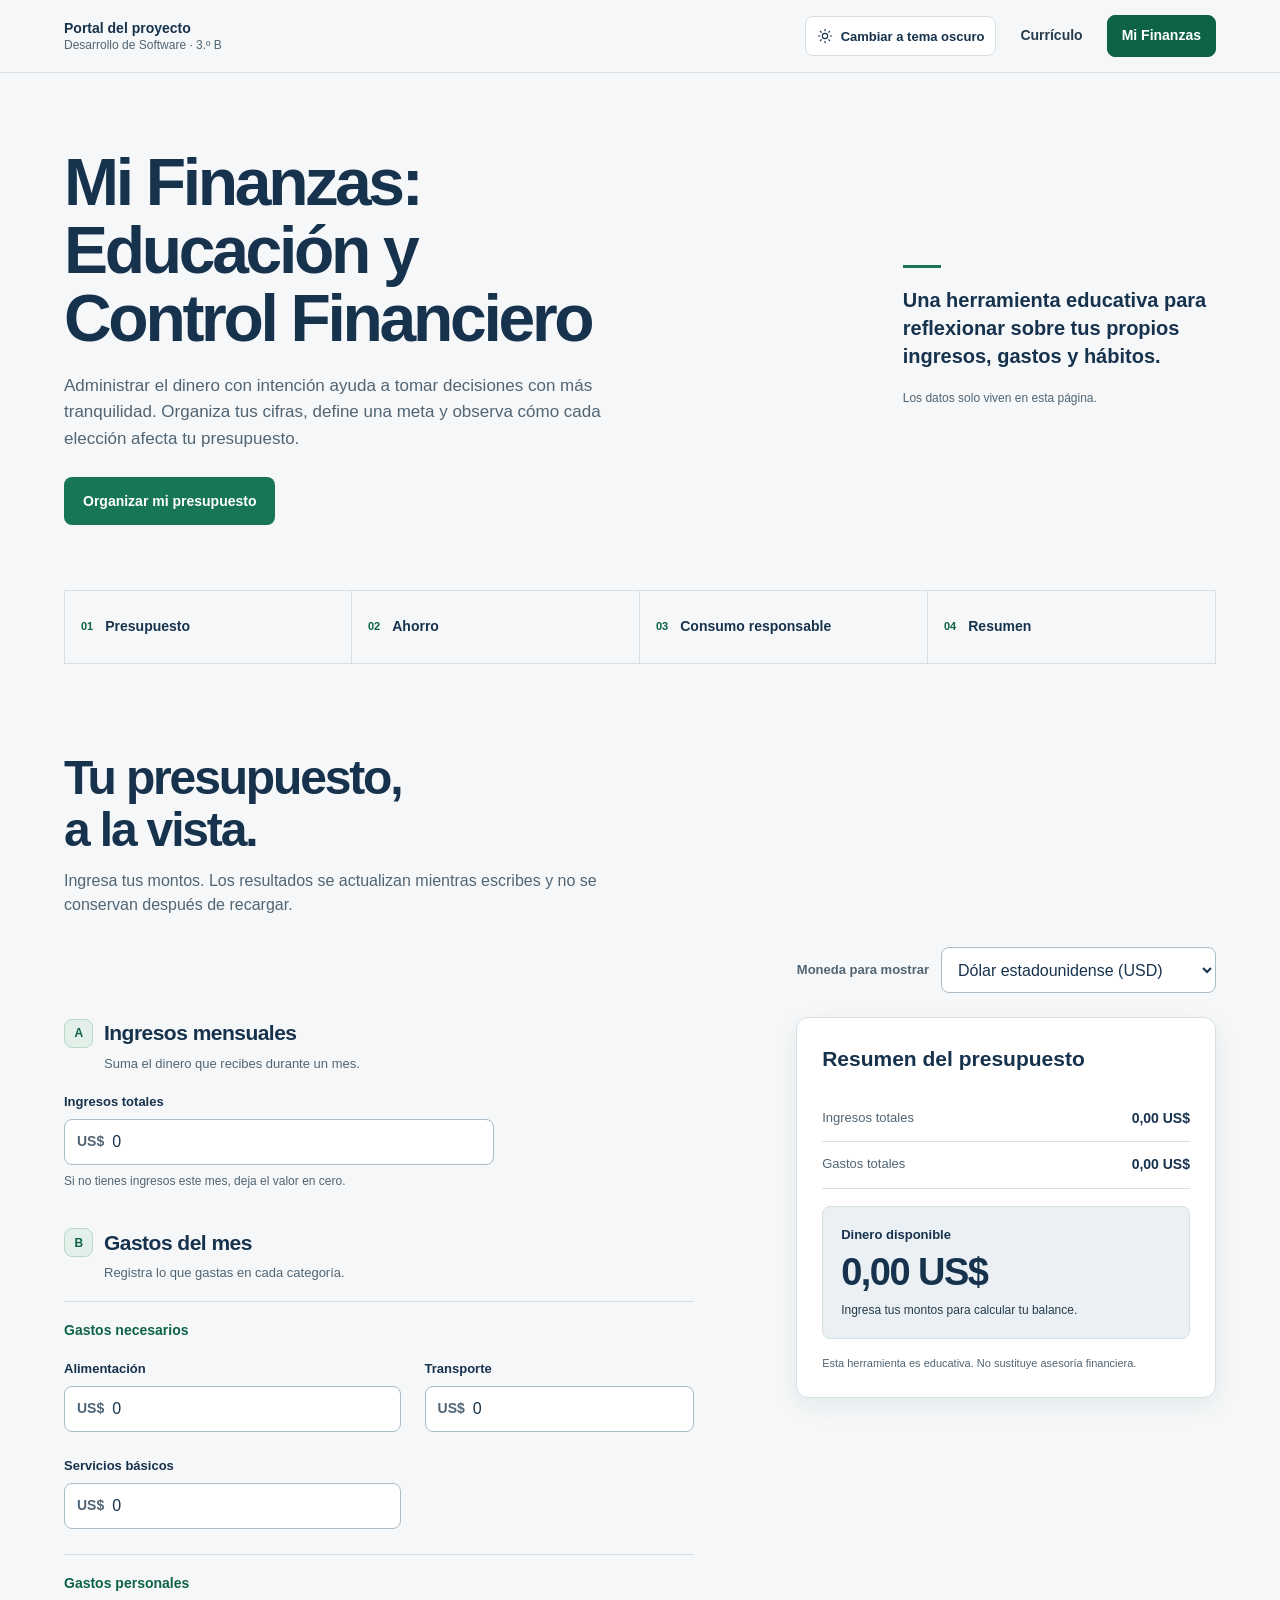
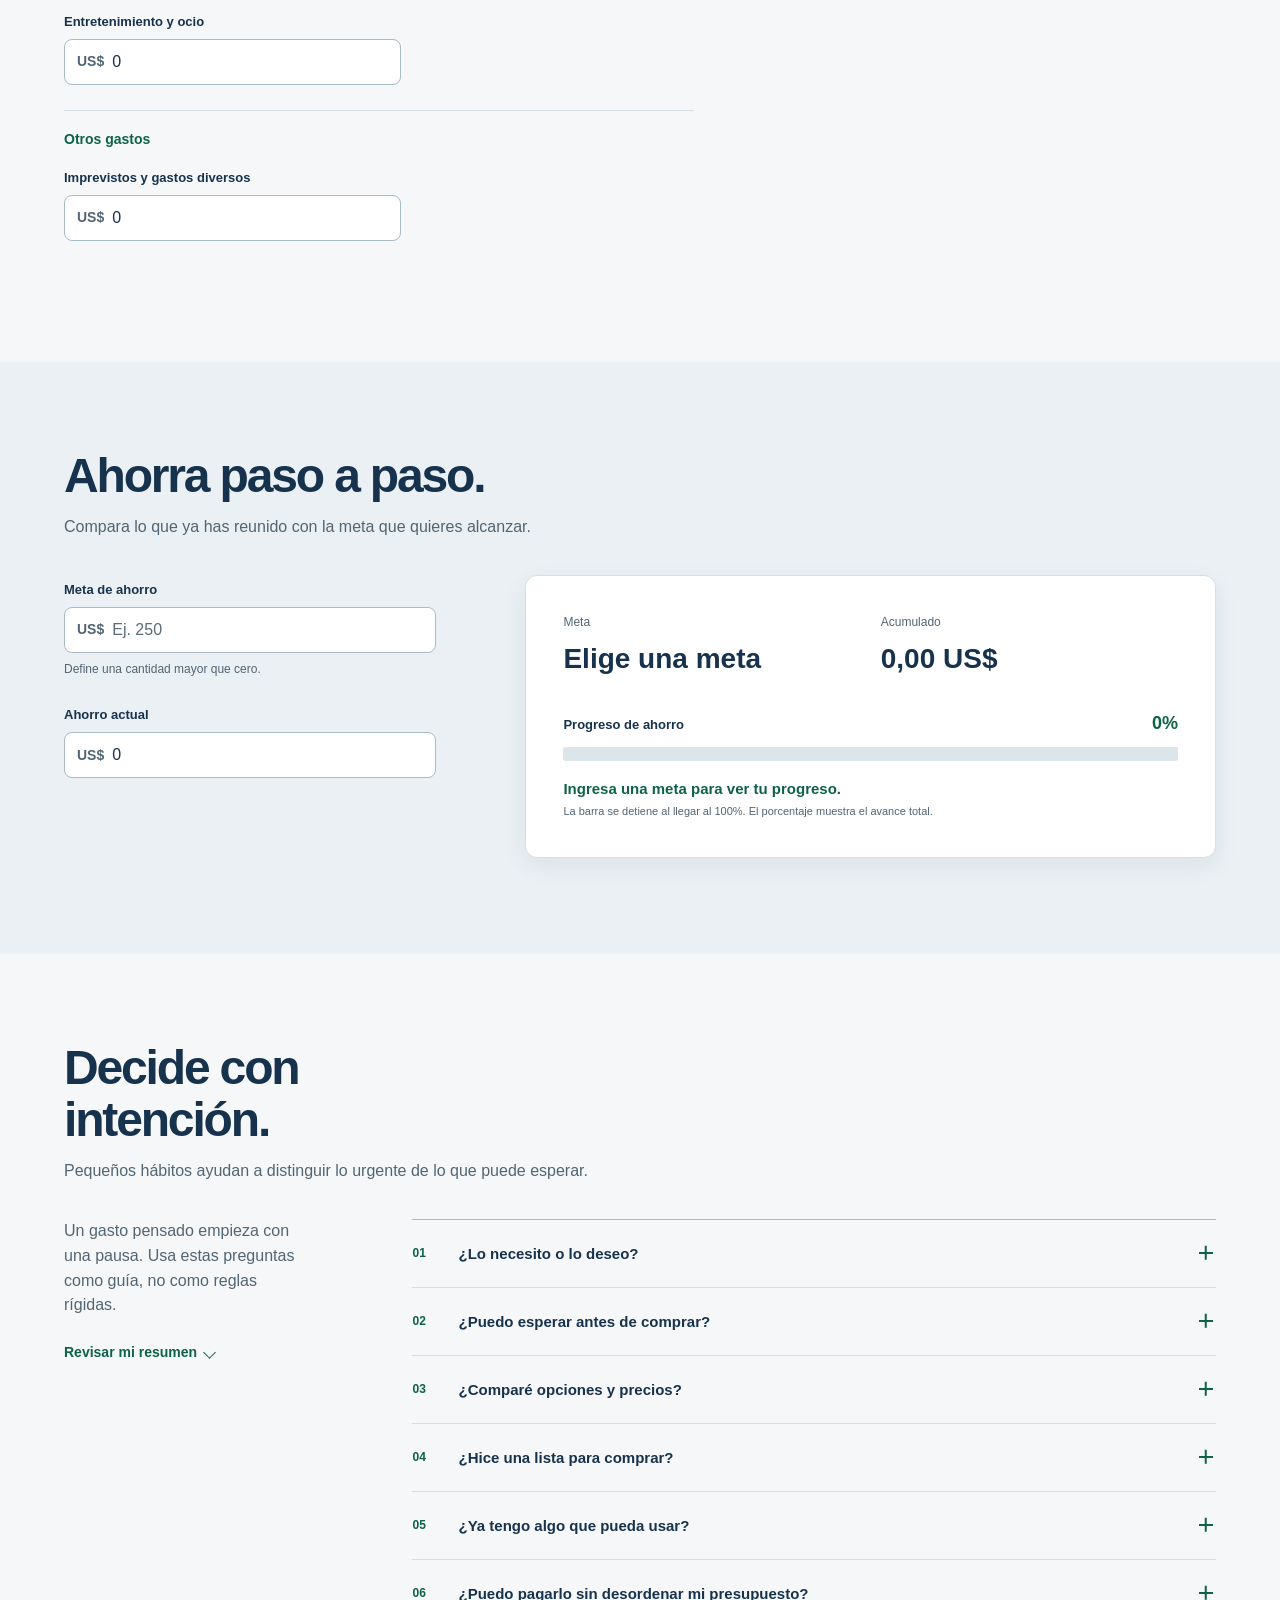
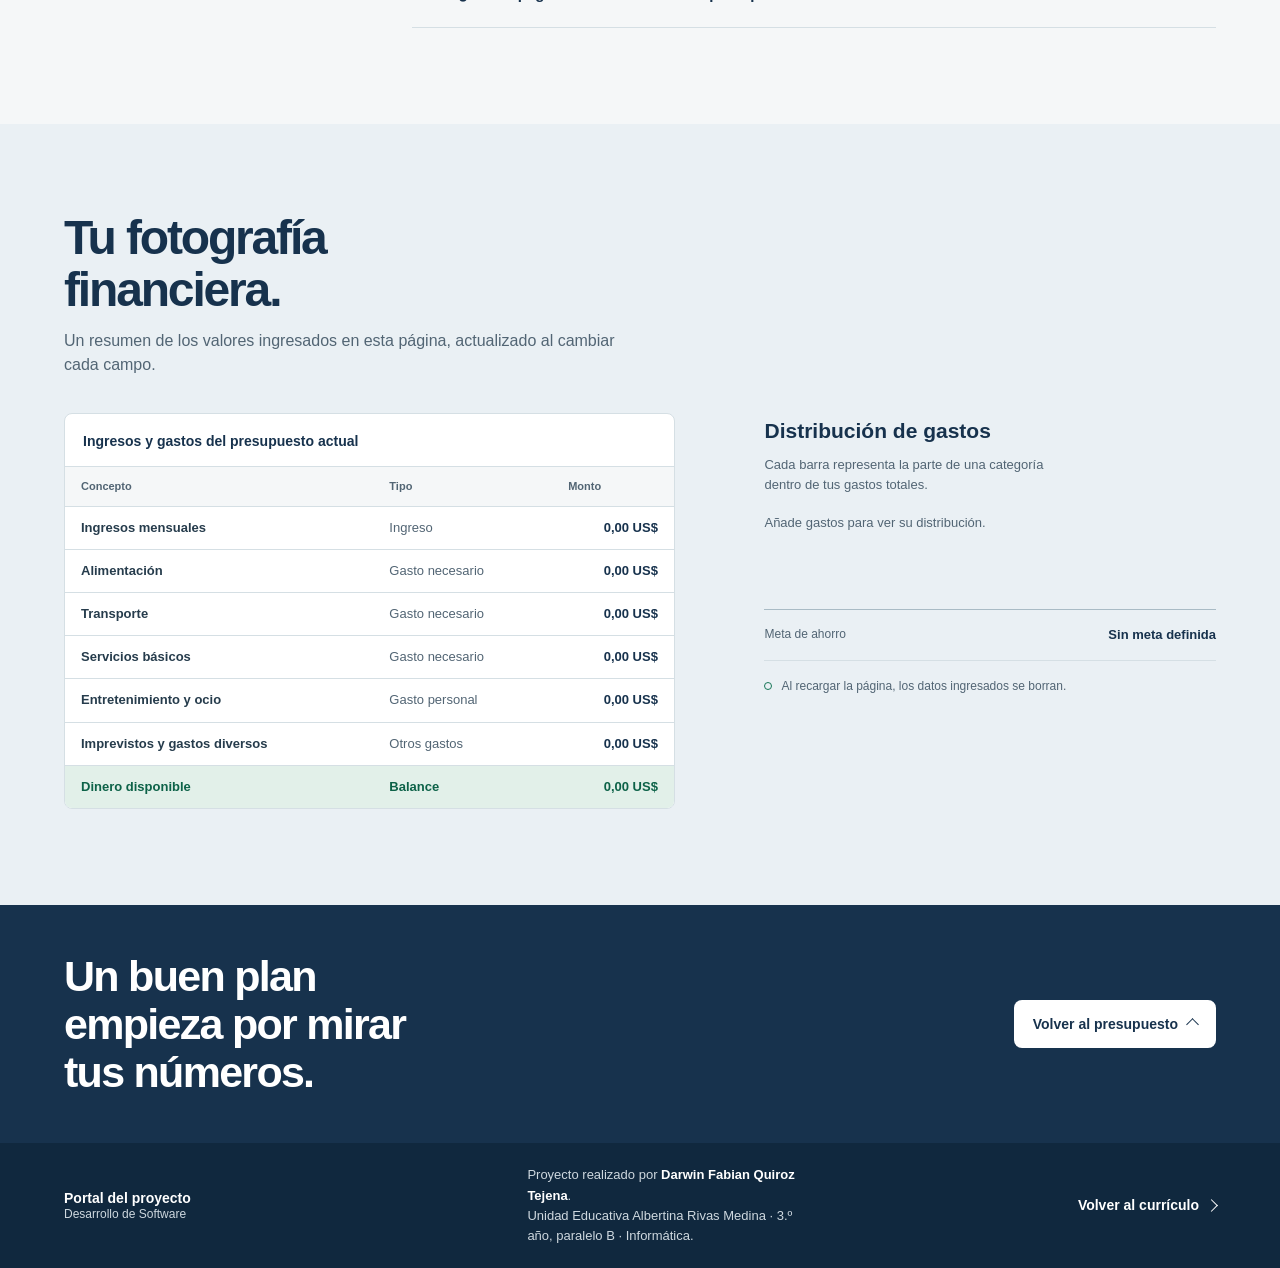
==== finanzas.html @ 6cf17942 "Añadir el portal del proyecto Incluye el portafolio curricular, Mi Finanzas y la documentación del p" ====
<!doctype html>
<html lang="es">
  <head>
    <meta charset="utf-8">
    <meta name="viewport" content="width=device-width, initial-scale=1">
    <meta name="theme-color" content="#17324d">
    <meta name="description" content="Organiza tu presupuesto, sigue una meta de ahorro y consulta ideas de consumo responsable con Mi Finanzas.">
    <title>Mi Finanzas | Educación y Control Financiero</title>
    <link rel="preload" href="assets/fonts/AtkinsonHyperlegible-Regular.ttf" as="font" type="font/ttf" crossorigin>
    <script src="theme-init.js"></script>
    <link rel="stylesheet" href="styles.css">
    <script src="script.js" defer></script>
    <script src="finanzas.js" defer></script>
  </head>
  <body data-page="finanzas">
    <a class="skip-link" href="#contenido">Saltar al contenido</a>

    <header class="site-header">
      <div class="header-inner">
        <a class="brand" href="index.html" aria-label="Portal del proyecto, inicio">
          <span class="brand-copy">
            <strong>Portal del proyecto</strong>
            <span>Desarrollo de Software · 3.º B</span>
          </span>
        </a>
        <button class="menu-toggle" type="button" aria-expanded="false" aria-controls="site-navigation">
          <span class="menu-toggle-label">Menú</span>
          <span class="menu-toggle-lines" aria-hidden="true"></span>
        </button>
        <nav class="site-nav" id="site-navigation" aria-label="Navegación principal">
          <button class="theme-toggle" type="button" aria-pressed="false">
            <svg class="theme-icon theme-icon-light" viewBox="0 0 24 24" aria-hidden="true" focusable="false">
              <circle cx="12" cy="12" r="4"></circle>
              <path d="M12 2v2m0 16v2M4.93 4.93l1.42 1.42m11.3 11.3 1.42 1.42M2 12h2m16 0h2M4.93 19.07l1.42-1.42m11.3-11.3 1.42-1.42"></path>
            </svg>
            <svg class="theme-icon theme-icon-dark" viewBox="0 0 24 24" aria-hidden="true" focusable="false">
              <path d="M20.9 13A9 9 0 0 1 11 3.1 9 9 0 1 0 20.9 13Z"></path>
            </svg>
            <span data-theme-label>Cambiar a tema oscuro</span>
          </button>
          <a class="nav-link" href="index.html">Currículo</a>
          <a class="nav-link nav-link-strong is-current" href="finanzas.html" aria-current="page">Mi Finanzas</a>
        </nav>
      </div>
    </header>

    <main id="contenido">
      <section class="finance-hero section-shell" aria-labelledby="finance-title">
        <div class="finance-hero-copy">
          <h1 id="finance-title">Mi Finanzas: Educación y Control Financiero</h1>
          <p>Administrar el dinero con intención ayuda a tomar decisiones con más tranquilidad. Organiza tus cifras, define una meta y observa cómo cada elección afecta tu presupuesto.</p>
          <a class="button button-primary" href="#presupuesto">Organizar mi presupuesto</a>
        </div>
        <div class="finance-hero-note">
          <span class="note-rule" aria-hidden="true"></span>
          <p>Una herramienta educativa para reflexionar sobre tus propios ingresos, gastos y hábitos.</p>
          <span class="note-caption">Los datos solo viven en esta página.</span>
        </div>
      </section>

      <nav class="finance-jump section-shell" aria-label="Áreas de Mi Finanzas">
        <a href="#presupuesto"><span>01</span>Presupuesto</a>
        <a href="#ahorro"><span>02</span>Ahorro</a>
        <a href="#consumo"><span>03</span>Consumo responsable</a>
        <a href="#resumen"><span>04</span>Resumen</a>
      </nav>

      <section class="finance-section budget-section" id="presupuesto" aria-labelledby="budget-title">
        <div class="section-shell">
          <div class="section-heading finance-heading">
            <div>
              <h2 id="budget-title">Tu presupuesto, a la vista.</h2>
            </div>
            <p class="section-intro">Ingresa tus montos. Los resultados se actualizan mientras escribes y no se conservan después de recargar.</p>
          </div>

          <div class="currency-row">
            <label for="currency">Moneda para mostrar</label>
            <select id="currency" name="currency">
              <option value="USD" selected>Dólar estadounidense (USD)</option>
              <option value="EUR">Euro (EUR)</option>
              <option value="MXN">Peso mexicano (MXN)</option>
              <option value="COP">Peso colombiano (COP)</option>
              <option value="PEN">Sol peruano (PEN)</option>
              <option value="CLP">Peso chileno (CLP)</option>
              <option value="ARS">Peso argentino (ARS)</option>
            </select>
          </div>

          <div class="budget-layout">
            <form class="budget-form" id="budget-form" novalidate>
              <fieldset class="money-group income-group">
                <legend><span class="form-step">A</span>Ingresos mensuales</legend>
                <p class="field-intro">Suma el dinero que recibes durante un mes.</p>
                <div class="field-row">
                  <label for="income">Ingresos totales</label>
                  <div class="money-input-wrap">
                    <span class="currency-symbol" aria-hidden="true">$</span>
                    <input id="income" name="income" type="number" min="0" step="0.01" inputmode="decimal" value="0" aria-describedby="income-help income-error">
                  </div>
                  <small class="field-help" id="income-help">Si no tienes ingresos este mes, deja el valor en cero.</small>
                  <small class="field-error" id="income-error"></small>
                </div>
              </fieldset>

              <fieldset class="money-group expense-group">
                <legend><span class="form-step">B</span>Gastos del mes</legend>
                <p class="field-intro">Registra lo que gastas en cada categoría.</p>
                <div class="expense-category">
                  <h3>Gastos necesarios</h3>
                  <div class="field-row">
                    <label for="expense-food">Alimentación</label>
                    <div class="money-input-wrap"><span class="currency-symbol" aria-hidden="true">$</span><input id="expense-food" data-expense="food" type="number" min="0" step="0.01" inputmode="decimal" value="0" aria-describedby="expense-food-error"></div>
                    <small class="field-error" id="expense-food-error"></small>
                  </div>
                  <div class="field-row">
                    <label for="expense-transport">Transporte</label>
                    <div class="money-input-wrap"><span class="currency-symbol" aria-hidden="true">$</span><input id="expense-transport" data-expense="transport" type="number" min="0" step="0.01" inputmode="decimal" value="0" aria-describedby="expense-transport-error"></div>
                    <small class="field-error" id="expense-transport-error"></small>
                  </div>
                  <div class="field-row">
                    <label for="expense-services">Servicios básicos</label>
                    <div class="money-input-wrap"><span class="currency-symbol" aria-hidden="true">$</span><input id="expense-services" data-expense="services" type="number" min="0" step="0.01" inputmode="decimal" value="0" aria-describedby="expense-services-error"></div>
                    <small class="field-error" id="expense-services-error"></small>
                  </div>
                </div>
                <div class="expense-category">
                  <h3>Gastos personales</h3>
                  <div class="field-row">
                    <label for="expense-leisure">Entretenimiento y ocio</label>
                    <div class="money-input-wrap"><span class="currency-symbol" aria-hidden="true">$</span><input id="expense-leisure" data-expense="leisure" type="number" min="0" step="0.01" inputmode="decimal" value="0" aria-describedby="expense-leisure-error"></div>
                    <small class="field-error" id="expense-leisure-error"></small>
                  </div>
                </div>
                <div class="expense-category">
                  <h3>Otros gastos</h3>
                  <div class="field-row">
                    <label for="expense-other">Imprevistos y gastos diversos</label>
                    <div class="money-input-wrap"><span class="currency-symbol" aria-hidden="true">$</span><input id="expense-other" data-expense="other" type="number" min="0" step="0.01" inputmode="decimal" value="0" aria-describedby="expense-other-error"></div>
                    <small class="field-error" id="expense-other-error"></small>
                  </div>
                </div>
              </fieldset>
            </form>

            <aside class="budget-results" aria-labelledby="budget-results-title">
              <div class="results-heading">
                <h3 id="budget-results-title">Resumen del presupuesto</h3>
              </div>
              <dl class="budget-totals">
                <div><dt>Ingresos totales</dt><dd id="income-total">$0.00</dd></div>
                <div><dt>Gastos totales</dt><dd id="expenses-total">$0.00</dd></div>
              </dl>
              <div class="available-panel" id="available-panel" data-status="neutral">
                <span>Dinero disponible</span>
                <output id="available-total" for="income expense-food expense-transport expense-services expense-leisure expense-other">$0.00</output>
                <p id="balance-message" aria-live="polite">Ingresa tus montos para calcular tu balance.</p>
              </div>
              <p class="form-notice">Esta herramienta es educativa. No sustituye asesoría financiera.</p>
            </aside>
          </div>
        </div>
      </section>

      <section class="finance-section savings-section" id="ahorro" aria-labelledby="savings-title">
        <div class="section-shell">
          <div class="section-heading finance-heading">
            <div>
              <h2 id="savings-title">Ahorra paso a paso.</h2>
            </div>
            <p class="section-intro">Compara lo que ya has reunido con la meta que quieres alcanzar.</p>
          </div>

          <div class="savings-layout">
            <form class="savings-form" id="savings-form" novalidate>
              <div class="field-row">
                <label for="savings-goal">Meta de ahorro</label>
                <div class="money-input-wrap"><span class="currency-symbol" aria-hidden="true">$</span><input id="savings-goal" name="goal" type="number" min="0.01" step="0.01" inputmode="decimal" placeholder="Ej. 250" aria-describedby="goal-help goal-error"></div>
                <small class="field-help" id="goal-help">Define una cantidad mayor que cero.</small>
                <small class="field-error" id="goal-error"></small>
              </div>
              <div class="field-row">
                <label for="savings-current">Ahorro actual</label>
                <div class="money-input-wrap"><span class="currency-symbol" aria-hidden="true">$</span><input id="savings-current" name="current" type="number" min="0" step="0.01" inputmode="decimal" value="0" aria-describedby="current-error"></div>
                <small class="field-error" id="current-error"></small>
              </div>
            </form>

            <div class="savings-progress-panel">
              <div class="savings-amounts">
                <div><span>Meta</span><strong id="goal-display">Elige una meta</strong></div>
                <div><span>Acumulado</span><strong id="current-display">$0.00</strong></div>
              </div>
              <div class="progress-label-row">
                <label for="savings-progress">Progreso de ahorro</label>
                <output id="savings-percent" for="savings-goal savings-current">0%</output>
              </div>
              <progress id="savings-progress" max="100" value="0">0%</progress>
              <p class="savings-message" id="savings-message" aria-live="polite">Ingresa una meta para ver tu progreso.</p>
              <p class="progress-note" id="progress-note">La barra se detiene al llegar al 100%. El porcentaje muestra el avance total.</p>
            </div>
          </div>
        </div>
      </section>

      <section class="finance-section consumption-section" id="consumo" aria-labelledby="consumption-title">
        <div class="section-shell">
          <div class="section-heading finance-heading">
            <div>
              <h2 id="consumption-title">Decide con intención.</h2>
            </div>
            <p class="section-intro">Pequeños hábitos ayudan a distinguir lo urgente de lo que puede esperar.</p>
          </div>

          <div class="tips-layout">
            <div class="tips-intro">
              <p>Un gasto pensado empieza con una pausa. Usa estas preguntas como guía, no como reglas rígidas.</p>
              <a class="text-link" href="#resumen">Revisar mi resumen <span class="link-arrow link-arrow-down" aria-hidden="true"></span></a>
            </div>
            <div class="tip-list">
              <details class="tip-item">
                <summary><span class="tip-number">01</span><span>¿Lo necesito o lo deseo?</span><span class="tip-plus" aria-hidden="true"></span></summary>
                <p>Pregúntate qué problema resuelve y si necesitas resolverlo ahora. Un deseo también puede ser válido cuando cabe en tu plan.</p>
              </details>
              <details class="tip-item">
                <summary><span class="tip-number">02</span><span>¿Puedo esperar antes de comprar?</span><span class="tip-plus" aria-hidden="true"></span></summary>
                <p>Dejar pasar un poco de tiempo puede ayudarte a decidir con calma y reducir compras impulsivas.</p>
              </details>
              <details class="tip-item">
                <summary><span class="tip-number">03</span><span>¿Comparé opciones y precios?</span><span class="tip-plus" aria-hidden="true"></span></summary>
                <p>Compara el precio total, la cantidad, la calidad y las condiciones antes de elegir.</p>
              </details>
              <details class="tip-item">
                <summary><span class="tip-number">04</span><span>¿Hice una lista para comprar?</span><span class="tip-plus" aria-hidden="true"></span></summary>
                <p>Anota lo que necesitas y consulta la lista para mantener la compra dentro de tu plan.</p>
              </details>
              <details class="tip-item">
                <summary><span class="tip-number">05</span><span>¿Ya tengo algo que pueda usar?</span><span class="tip-plus" aria-hidden="true"></span></summary>
                <p>Revisa lo que tienes en casa antes de comprar algo para una necesidad que ya puedes resolver.</p>
              </details>
              <details class="tip-item">
                <summary><span class="tip-number">06</span><span>¿Puedo pagarlo sin desordenar mi presupuesto?</span><span class="tip-plus" aria-hidden="true"></span></summary>
                <p>Considera los gastos necesarios y compromisos pendientes. Evita asumir pagos que no puedas cubrir.</p>
              </details>
            </div>
          </div>
        </div>
      </section>

      <section class="finance-section summary-section" id="resumen" aria-labelledby="summary-title">
        <div class="section-shell">
          <div class="section-heading finance-heading">
            <div>
              <h2 id="summary-title">Tu fotografía financiera.</h2>
            </div>
            <p class="section-intro">Un resumen de los valores ingresados en esta página, actualizado al cambiar cada campo.</p>
          </div>

          <div class="summary-layout">
            <div class="summary-table-wrap">
              <table class="summary-table">
                <caption>Ingresos y gastos del presupuesto actual</caption>
                <thead><tr><th scope="col">Concepto</th><th scope="col">Tipo</th><th scope="col">Monto</th></tr></thead>
                <tbody id="summary-rows">
                  <tr><th scope="row">Ingresos mensuales</th><td>Ingreso</td><td>$0.00</td></tr>
                  <tr><th scope="row">Alimentación</th><td>Gasto necesario</td><td>$0.00</td></tr>
                  <tr><th scope="row">Transporte</th><td>Gasto necesario</td><td>$0.00</td></tr>
                  <tr><th scope="row">Servicios básicos</th><td>Gasto necesario</td><td>$0.00</td></tr>
                  <tr><th scope="row">Entretenimiento y ocio</th><td>Gasto personal</td><td>$0.00</td></tr>
                  <tr><th scope="row">Imprevistos y gastos diversos</th><td>Otros gastos</td><td>$0.00</td></tr>
                  <tr class="summary-total"><th scope="row">Dinero disponible</th><td>Balance</td><td>$0.00</td></tr>
                </tbody>
              </table>
            </div>

            <aside class="summary-aside" aria-label="Distribución de los gastos">
              <h3>Distribución de gastos</h3>
              <p class="summary-aside-intro">Cada barra representa la parte de una categoría dentro de tus gastos totales.</p>
              <div class="distribution-list" id="distribution-list">
                <div class="distribution-empty" id="distribution-empty">Añade gastos para ver su distribución.</div>
              </div>
              <div class="savings-summary">
                <span>Meta de ahorro</span><strong id="summary-savings">$0.00 de $0.00</strong>
              </div>
              <p class="privacy-note"><span class="privacy-mark" aria-hidden="true"></span>Al recargar la página, los datos ingresados se borran.</p>
            </aside>
          </div>
        </div>
      </section>

      <section class="finance-close" aria-labelledby="close-title">
        <div class="section-shell close-inner">
          <div><h2 id="close-title">Un buen plan empieza por mirar tus números.</h2></div>
          <a class="button button-light" href="#presupuesto">Volver al presupuesto <span class="link-arrow link-arrow-up" aria-hidden="true"></span></a>
        </div>
      </section>
    </main>

    <footer class="site-footer">
      <div class="section-shell footer-inner">
        <a class="brand brand-footer" href="index.html">
          <span class="brand-copy"><strong>Portal del proyecto</strong><span>Desarrollo de Software</span></span>
        </a>
        <p>Proyecto realizado por <strong>Darwin Fabian Quiroz Tejena</strong>.<br>Unidad Educativa Albertina Rivas Medina · 3.º año, paralelo B · Informática.</p>
        <a class="footer-link" href="index.html">Volver al currículo <span class="link-arrow" aria-hidden="true"></span></a>
      </div>
    </footer>
  </body>
</html>
---- styles.css ----
@font-face {
  font-family: "Atkinson Hyperlegible";
  src: url("assets/fonts/AtkinsonHyperlegible-Regular.ttf") format("truetype");
  font-style: normal;
  font-weight: 400;
  font-display: swap;
}

@font-face {
  font-family: "Atkinson Hyperlegible";
  src: url("assets/fonts/AtkinsonHyperlegible-Bold.ttf") format("truetype");
  font-style: normal;
  font-weight: 700;
  font-display: swap;
}

:root {
  color-scheme: light;
  --ink: #17324d;
  --ink-deep: #10283e;
  --brand-panel: #17324d;
  --brand-panel-text: #ffffff;
  --brand-panel-muted: #e2eaf0;
  --bridge-surface: #167657;
  --body: #263c4c;
  --muted: #526574;
  --accent: #167657;
  --accent-strong: #0d6248;
  --accent-soft: #e2f0e9;
  --blue-soft: #eaf0f4;
  --canvas: #f5f7f8;
  --surface: #ffffff;
  --surface-raised: #ffffff;
  --line: #d5dfe4;
  --line-strong: #a9bbc5;
  --danger: #a22e38;
  --danger-soft: #fae9e9;
  --warning: #725217;
  --warning-soft: #f5efdc;
  --shadow: 0 16px 44px rgb(23 50 77 / 9%);
  --shadow-soft: 0 8px 24px rgb(23 50 77 / 7%);
  --radius: 12px;
  --radius-control: 8px;
  --content-width: 1200px;
  --page-gutter: clamp(20px, 5vw, 72px);
  --focus: #0b7657;
  font-family: "Atkinson Hyperlegible", "Segoe UI", sans-serif;
  font-synthesis: none;
  text-rendering: optimizeLegibility;
  -webkit-font-smoothing: antialiased;
  -moz-osx-font-smoothing: grayscale;
  accent-color: var(--accent);
}

* {
  box-sizing: border-box;
}

html {
  scroll-behavior: smooth;
  scroll-padding-top: 100px;
}

body {
  min-width: 320px;
  margin: 0;
  background: var(--canvas);
  color: var(--body);
  font-size: 16px;
  line-height: 1.55;
}

body,
button,
input,
select {
  font-family: "Atkinson Hyperlegible", "Segoe UI", sans-serif;
}

button,
input,
select {
  font-size: inherit;
}

button,
a,
summary,
select {
  -webkit-tap-highlight-color: transparent;
}

a {
  color: var(--accent-strong);
  text-underline-offset: 0.2em;
}

a:hover {
  color: var(--ink);
}

button {
  color: inherit;
}

::selection {
  background: var(--accent);
  color: var(--brand-panel-text);
}

::-webkit-scrollbar {
  width: 12px;
}

::-webkit-scrollbar-track {
  background: var(--blue-soft);
}

::-webkit-scrollbar-thumb {
  border: 3px solid var(--blue-soft);
  border-radius: 10px;
  background: var(--line-strong);
}

:focus-visible {
  outline: 3px solid var(--focus);
  outline-offset: 3px;
}

.section-shell {
  width: min(var(--content-width), calc(100% - var(--page-gutter) * 2));
  margin-inline: auto;
}

.skip-link {
  position: fixed;
  z-index: 50;
  top: 10px;
  left: 10px;
  padding: 10px 14px;
  transform: translateY(-160%);
  border-radius: var(--radius-control);
  background: var(--ink);
  color: var(--brand-panel-text);
  font-weight: 700;
}

.skip-link:focus {
  transform: translateY(0);
}

.site-header {
  position: sticky;
  z-index: 20;
  top: 0;
  border-bottom: 1px solid rgb(213 223 228 / 82%);
  background: rgb(245 247 248 / 96%);
  backdrop-filter: blur(14px);
}

.header-inner {
  display: flex;
  width: min(1380px, calc(100% - var(--page-gutter) * 2));
  min-height: 72px;
  align-items: center;
  justify-content: space-between;
  margin-inline: auto;
}

.brand {
  display: inline-flex;
  min-width: 0;
  align-items: center;
  color: var(--ink);
  text-decoration: none;
}

.brand:hover {
  color: var(--ink);
}

.brand-copy {
  display: grid;
  gap: 1px;
  line-height: 1.2;
}

.brand-copy strong {
  font-size: 14px;
  font-weight: 750;
}

.brand-copy > span {
  color: var(--muted);
  font-size: 12px;
}

.site-nav {
  display: flex;
  align-items: center;
  gap: 9px;
}

.nav-link {
  display: inline-flex;
  min-height: 42px;
  align-items: center;
  justify-content: center;
  padding: 8px 14px;
  border: 1px solid transparent;
  border-radius: var(--radius-control);
  color: var(--body);
  font-size: 14px;
  font-weight: 650;
  text-decoration: none;
  transition: background-color 180ms ease, color 180ms ease, border-color 180ms ease, transform 180ms ease;
}

.theme-toggle {
  display: inline-flex;
  min-height: 40px;
  align-items: center;
  justify-content: center;
  gap: 8px;
  padding: 8px 11px;
  border: 1px solid var(--line);
  border-radius: var(--radius-control);
  background: var(--surface);
  color: var(--ink);
  font-size: 13px;
  font-weight: 700;
  cursor: pointer;
  transition: color 180ms ease, background-color 180ms ease, border-color 180ms ease;
}

.theme-toggle:hover {
  border-color: var(--line-strong);
  background: var(--blue-soft);
}

.theme-icon {
  width: 16px;
  height: 16px;
  flex: 0 0 auto;
  fill: none;
  stroke: currentColor;
  stroke-linecap: round;
  stroke-linejoin: round;
  stroke-width: 1.7;
}

.theme-icon-dark {
  display: none;
}

:root[data-theme="dark"] .theme-icon-light {
  display: none;
}

:root[data-theme="dark"] .theme-icon-dark {
  display: block;
}

.nav-link:hover {
  border-color: var(--line);
  background: var(--surface);
  color: var(--ink);
}

.nav-link:active,
.button:active {
  transform: translateY(1px);
}

.nav-link-strong {
  border-color: var(--accent);
  background: var(--accent);
  color: #ffffff;
}

.nav-link-strong:hover,
.nav-link-strong.is-current {
  border-color: var(--accent-strong);
  background: var(--accent-strong);
  color: #ffffff;
}

.nav-link.is-current:not(.nav-link-strong) {
  border-color: var(--line);
  background: var(--surface);
  color: var(--ink);
}

.menu-toggle {
  display: none;
}

.hero {
  display: grid;
  min-height: 550px;
  align-items: center;
  grid-template-columns: minmax(0, 1.02fr) minmax(410px, 0.98fr);
  gap: clamp(36px, 6vw, 88px);
  padding-block: 66px 76px;
}

.hero-copy {
  max-width: 620px;
  animation: settle-in 620ms cubic-bezier(0.2, 0.75, 0.25, 1) both;
}

.hero-kicker,
.section-index {
  margin: 0 0 12px;
  color: var(--accent-strong);
  font-size: 13px;
  font-weight: 750;
  letter-spacing: 0.045em;
}

h1,
h2,
h3,
h4,
p {
  margin-top: 0;
}

h1,
h2,
h3,
h4 {
  color: var(--ink);
  font-weight: 740;
  text-wrap: balance;
}

.hero h1 {
  max-width: none;
  margin-bottom: 19px;
  font-size: clamp(42px, 5vw, 68px);
  letter-spacing: -0.045em;
  line-height: 1.04;
}

.hero-lede {
  max-width: 52ch;
  margin-bottom: 26px;
  color: var(--muted);
  font-size: clamp(17px, 1.5vw, 19px);
  line-height: 1.5;
}

.hero-actions {
  display: flex;
  flex-wrap: wrap;
  align-items: center;
  gap: 20px;
}

.button {
  display: inline-flex;
  min-height: 48px;
  align-items: center;
  justify-content: center;
  gap: 10px;
  padding: 12px 18px;
  border: 1px solid transparent;
  border-radius: var(--radius-control);
  font-size: 14px;
  font-weight: 750;
  line-height: 1.2;
  text-align: center;
  text-decoration: none;
  transition: transform 180ms ease, box-shadow 180ms ease, background-color 180ms ease, border-color 180ms ease;
}

.button:hover {
  transform: translateY(-2px);
  box-shadow: var(--shadow-soft);
}

.button-primary {
  background: var(--accent);
  color: #ffffff;
}

.button-primary:hover {
  background: var(--accent-strong);
  color: #ffffff;
}

.button-light {
  border-color: rgb(255 255 255 / 45%);
  background: #ffffff;
  color: var(--ink);
}

.button-light:hover {
  border-color: #ffffff;
  background: #eaf0f4;
  color: var(--ink);
}

.text-link,
.footer-link,
.inline-project-link {
  display: inline-flex;
  align-items: center;
  gap: 8px;
  color: var(--accent-strong);
  font-size: 14px;
  font-weight: 740;
  text-decoration: underline;
  text-decoration-color: transparent;
  text-underline-offset: 5px;
  transition: color 180ms ease, text-decoration-color 180ms ease;
}

.text-link:hover,
.footer-link:hover,
.inline-project-link:hover {
  color: var(--ink);
  text-decoration-color: currentColor;
}

.link-arrow {
  position: relative;
  display: inline-block;
  width: 9px;
  height: 9px;
  flex: 0 0 auto;
  transform: rotate(45deg);
  border-top: 1.5px solid currentColor;
  border-right: 1.5px solid currentColor;
}

.link-arrow-down {
  transform: rotate(135deg);
}

.link-arrow-up {
  transform: rotate(-45deg);
}

.route-visual {
  position: relative;
  overflow: hidden;
  padding: 22px 24px 17px;
  border: 1px solid var(--line);
  border-radius: var(--radius);
  background:
    linear-gradient(135deg, rgb(255 255 255 / 78%), rgb(234 240 244 / 78%)),
    var(--surface);
  box-shadow: var(--shadow);
  animation: settle-in 720ms 90ms cubic-bezier(0.2, 0.75, 0.25, 1) both;
}

.route-topline,
.route-foot {
  display: flex;
  align-items: center;
  justify-content: space-between;
  gap: 12px;
  color: var(--muted);
  font-size: 11px;
  font-weight: 700;
}

.route-topline {
  padding-bottom: 15px;
  border-bottom: 1px solid var(--line);
}

.route-topline span:first-child {
  color: var(--ink);
  font-size: 13px;
}

.route-stages {
  position: relative;
  display: grid;
  gap: 3px;
  margin: 0;
  padding: 13px 0;
  list-style: none;
}

.route-stages::before {
  position: absolute;
  top: 40px;
  bottom: 42px;
  left: 19px;
  width: 2px;
  background: var(--line-strong);
  content: "";
}

.route-stage {
  position: relative;
  display: grid;
  min-height: 104px;
  align-items: start;
  grid-template-columns: 40px minmax(0, 1fr);
  gap: 15px;
  padding: 13px 8px 13px 0;
}

.route-stage:nth-child(2) {
  margin-left: 22px;
}

.route-stage:nth-child(3) {
  margin-left: 44px;
}

.route-node {
  z-index: 1;
  display: grid;
  width: 40px;
  height: 40px;
  place-items: center;
  border: 2px solid var(--accent);
  border-radius: 50%;
  background: var(--surface);
  color: var(--accent-strong);
  font-size: 12px;
  font-weight: 800;
  font-variant-numeric: tabular-nums;
}

.route-stage h2 {
  margin: 0 0 2px;
  font-size: 17px;
  letter-spacing: -0.02em;
}

.route-stage p {
  max-width: 38ch;
  margin: 0 0 5px;
  color: var(--muted);
  font-size: 13px;
  line-height: 1.42;
}

.route-stage a {
  display: inline-flex;
  align-items: center;
  gap: 6px;
  font-size: 12px;
  font-weight: 750;
  text-decoration: none;
}

.route-stage a:hover {
  text-decoration: underline;
  text-underline-offset: 3px;
}

.route-foot {
  padding-top: 12px;
  border-top: 1px solid var(--line);
  font-size: 10px;
}

.route-legend {
  display: inline-flex;
  align-items: center;
  gap: 7px;
}

.route-legend i {
  width: 15px;
  height: 2px;
  background: var(--accent);
}

.objective-band {
  background: var(--brand-panel);
  color: #ffffff;
}

.objective-inner {
  display: grid;
  align-items: start;
  grid-template-columns: 0.8fr 1.2fr;
  column-gap: clamp(30px, 7vw, 100px);
  padding-block: 55px 58px;
}

.objective-inner h2 {
  grid-column: 1;
  max-width: 14ch;
  margin: 0;
  color: #ffffff;
  font-size: clamp(25px, 3vw, 38px);
  letter-spacing: -0.04em;
  line-height: 1.16;
}

.objective-inner > p:last-child {
  grid-column: 2;
  grid-row: 1;
  align-self: center;
  max-width: 68ch;
  margin: 0;
  color: var(--brand-panel-muted);
  font-size: 17px;
  line-height: 1.65;
}

.curriculum-section {
  padding-block: 94px 104px;
}

.section-heading {
  display: grid;
  gap: 13px;
  margin-bottom: 37px;
}

.section-heading h2 {
  margin: 0;
  font-size: clamp(34px, 4.2vw, 52px);
  letter-spacing: -0.045em;
  line-height: 1.08;
}

.section-intro {
  max-width: 64ch;
  margin: 0;
  color: var(--muted);
  font-size: 16px;
}

.curriculum-layout {
  display: grid;
  align-items: start;
  grid-template-columns: minmax(210px, 0.36fr) minmax(0, 1fr);
  gap: clamp(35px, 7vw, 100px);
}

.curriculum-rail {
  position: sticky;
  top: 104px;
  display: grid;
  gap: 7px;
  padding-top: 9px;
}

.rail-title {
  margin: 0 0 10px;
  color: var(--muted);
  font-size: 12px;
  font-weight: 750;
}

.rail-link {
  display: grid;
  min-height: 62px;
  align-items: center;
  grid-template-columns: 32px minmax(0, 1fr);
  gap: 12px;
  padding: 9px;
  border: 1px solid transparent;
  border-radius: var(--radius-control);
  color: var(--body);
  text-decoration: none;
  transition: border-color 180ms ease, background-color 180ms ease, transform 180ms ease;
}

.rail-link:hover,
.rail-link.is-current {
  border-color: var(--line);
  background: var(--surface);
  color: var(--ink);
}

.rail-link.is-current {
  box-shadow: var(--shadow-soft);
}

.rail-number,
.group-marker {
  display: grid;
  width: 30px;
  height: 30px;
  place-items: center;
  border: 1px solid var(--line-strong);
  border-radius: 8px;
  background: var(--surface);
  color: var(--ink);
  font-size: 12px;
  font-weight: 800;
}

.rail-link.is-current .rail-number,
.group-heading .group-marker {
  border-color: var(--accent);
  background: var(--accent-soft);
  color: var(--accent-strong);
}

.rail-link strong,
.rail-link small {
  display: block;
}

.rail-link strong {
  font-size: 13px;
}

.rail-link small {
  margin-top: 2px;
  color: var(--muted);
  font-size: 11px;
}

.rail-note {
  display: grid;
  grid-template-columns: 3px minmax(0, 1fr);
  gap: 12px;
  margin-top: 30px;
  padding: 4px 0;
}

.rail-note-line {
  border-radius: 3px;
  background: var(--accent);
}

.rail-note p {
  margin: 0;
  color: var(--muted);
  font-size: 12px;
  line-height: 1.5;
}

.module-groups {
  display: grid;
  gap: 48px;
}

.module-group {
  scroll-margin-top: 100px;
}

.group-heading {
  display: grid;
  align-items: center;
  grid-template-columns: 34px minmax(0, 1fr) auto;
  gap: 13px;
  margin-bottom: 17px;
  padding-bottom: 16px;
  border-bottom: 1px solid var(--line-strong);
}

.group-heading h3 {
  margin: 0;
  font-size: 22px;
  letter-spacing: -0.025em;
}

.group-heading p {
  margin: 3px 0 0;
  color: var(--muted);
  font-size: 13px;
}

.group-count {
  color: var(--muted);
  font-size: 12px;
  font-weight: 800;
  font-variant-numeric: tabular-nums;
}

.module-list {
  display: grid;
}

.module-stop {
  border-bottom: 1px solid var(--line);
  scroll-margin-top: 106px;
}

.module-stop:first-child {
  border-top: 1px solid var(--line);
}

.module-stop summary {
  display: grid;
  min-height: 80px;
  align-items: center;
  grid-template-columns: 42px minmax(0, 1fr) 24px;
  gap: 16px;
  padding: 13px 3px;
  cursor: pointer;
  list-style: none;
}

.module-stop summary::-webkit-details-marker,
.tip-item summary::-webkit-details-marker {
  display: none;
}

.module-icon {
  display: grid;
  width: 40px;
  height: 40px;
  place-items: center;
  border: 1px solid var(--line);
  border-radius: 9px;
  background: var(--surface);
  transition: border-color 180ms ease, background-color 180ms ease, transform 180ms ease;
}

.module-icon img {
  display: block;
  width: 23px;
  height: 23px;
}

.module-stop[open] .module-icon {
  transform: translateY(-1px);
  border-color: #a8cfbd;
  background: var(--accent-soft);
}

.module-summary-copy {
  display: grid;
  gap: 4px;
}

.module-name {
  color: var(--ink);
  font-size: 16px;
  font-weight: 700;
  line-height: 1.3;
}

.module-type {
  color: var(--muted);
  font-size: 12px;
}

.module-expand {
  position: relative;
  width: 20px;
  height: 20px;
  justify-self: end;
  border: 1px solid var(--line-strong);
  border-radius: 50%;
}

.module-expand::before,
.module-expand::after {
  position: absolute;
  top: 8px;
  left: 5px;
  width: 8px;
  height: 1.5px;
  background: var(--ink);
  content: "";
  transition: transform 160ms ease;
}

.module-expand::after {
  transform: rotate(90deg);
}

.module-stop[open] .module-expand::after {
  transform: rotate(0);
}

.module-detail {
  padding: 0 38px 24px 59px;
  animation: detail-open 220ms ease both;
}

.module-detail > p {
  max-width: 70ch;
  margin: 0 0 20px;
  color: var(--body);
}

.detail-columns {
  display: grid;
  grid-template-columns: repeat(2, minmax(0, 1fr));
  gap: 28px;
  padding-top: 18px;
  border-top: 1px solid var(--line);
}

.detail-columns h4 {
  margin: 0 0 5px;
  color: var(--accent-strong);
  font-size: 13px;
}

.detail-columns p {
  margin: 0;
  color: var(--muted);
  font-size: 13px;
  line-height: 1.55;
}

.inline-project-link {
  margin-top: 19px;
  font-size: 13px;
}

.module-stop-featured {
  border-color: #b8d9c9;
  border-radius: var(--radius-control);
  background: rgb(226 240 233 / 42%);
}

.module-stop-featured summary {
  padding-inline: 12px;
}

.module-stop-featured .module-detail {
  padding-inline: 68px 38px;
}

.project-bridge {
  overflow: hidden;
  background: var(--bridge-surface);
  color: #ffffff;
}

.project-bridge-inner {
  display: grid;
  align-items: center;
  grid-template-columns: minmax(0, 1.15fr) minmax(290px, 0.85fr);
  gap: clamp(42px, 9vw, 130px);
  padding-block: 76px;
}

.bridge-copy h2 {
  max-width: 13ch;
  margin: 0 0 15px;
  color: #ffffff;
  font-size: clamp(34px, 4vw, 50px);
  letter-spacing: -0.045em;
  line-height: 1.08;
}

.bridge-copy > p:not(.section-index) {
  max-width: 56ch;
  margin-bottom: 25px;
  color: #edf8f2;
}

.bridge-steps {
  display: grid;
  gap: 0;
}

.bridge-steps > div {
  display: grid;
  align-items: baseline;
  grid-template-columns: 34px 1fr;
  column-gap: 14px;
  padding: 17px 0;
  border-bottom: 1px solid rgb(255 255 255 / 32%);
}

.bridge-steps > div:first-child {
  border-top: 1px solid rgb(255 255 255 / 32%);
}

.bridge-steps span {
  grid-row: 1 / span 2;
  color: #d2ede0;
  font-size: 12px;
  font-variant-numeric: tabular-nums;
}

.bridge-steps strong {
  color: #ffffff;
  font-size: 17px;
}

.bridge-steps p {
  margin: 2px 0 0;
  color: #e3f3eb;
  font-size: 13px;
}

.site-footer {
  background: var(--ink-deep);
  color: #e2eaf0;
}

.footer-inner {
  display: grid;
  min-height: 116px;
  align-items: center;
  grid-template-columns: 1fr 1.2fr auto;
  gap: 28px;
  padding-block: 22px;
}

.brand-footer {
  color: #ffffff;
}

.brand-footer:hover {
  color: #ffffff;
}

.brand-footer .brand-copy > span {
  color: #ced8df;
}

.footer-inner > p {
  max-width: 38ch;
  margin: 0;
  color: #ced8df;
  font-size: 13px;
}

.footer-inner > p strong {
  color: #ffffff;
}

.footer-link {
  color: #ffffff;
  white-space: nowrap;
}

.footer-link:hover {
  color: #b5e3cc;
}

/* Mi Finanzas */
.finance-hero {
  display: grid;
  align-items: end;
  grid-template-columns: minmax(0, 1fr) minmax(260px, 0.48fr);
  gap: clamp(38px, 9vw, 130px);
  padding-block: 76px 65px;
}

.finance-hero-copy {
  max-width: 730px;
}

.finance-hero h1 {
  max-width: 17ch;
  margin: 0 0 20px;
  font-size: clamp(40px, 5.4vw, 66px);
  letter-spacing: -0.05em;
  line-height: 1.03;
}

.finance-hero-copy > p:not(.section-index) {
  max-width: 58ch;
  margin-bottom: 25px;
  color: var(--muted);
  font-size: 17px;
}

.finance-hero-note {
  align-self: center;
  padding: 8px 0 8px 23px;
}

.note-rule {
  display: block;
  width: 38px;
  height: 3px;
  margin-bottom: 18px;
  background: var(--accent);
}

.finance-hero-note p {
  max-width: 29ch;
  margin-bottom: 15px;
  color: var(--ink);
  font-size: 20px;
  font-weight: 650;
  line-height: 1.4;
}

.note-caption {
  color: var(--muted);
  font-size: 12px;
}

.finance-jump {
  display: grid;
  grid-template-columns: repeat(4, minmax(0, 1fr));
  border-top: 1px solid var(--line);
  border-bottom: 1px solid var(--line);
}

.finance-jump a {
  display: flex;
  min-height: 72px;
  align-items: center;
  gap: 12px;
  padding: 12px 16px;
  border-right: 1px solid var(--line);
  color: var(--ink);
  font-size: 14px;
  font-weight: 700;
  text-decoration: none;
  transition: background-color 180ms ease, color 180ms ease;
}

.finance-jump a:first-child {
  border-left: 1px solid var(--line);
}

.finance-jump a:hover {
  background: var(--accent-soft);
  color: var(--accent-strong);
}

.finance-jump span {
  color: var(--accent-strong);
  font-size: 11px;
  font-weight: 800;
  font-variant-numeric: tabular-nums;
}

.finance-section {
  padding-block: 88px 96px;
}

.budget-section {
  background: var(--canvas);
}

.finance-heading {
  margin-bottom: 35px;
}

.finance-heading h2 {
  max-width: 16ch;
  font-size: clamp(32px, 4vw, 48px);
}

.currency-row {
  display: flex;
  align-items: center;
  justify-content: end;
  gap: 12px;
  margin: -6px 0 24px;
}

.currency-row label {
  color: var(--muted);
  font-size: 13px;
  font-weight: 650;
}

select {
  min-height: 46px;
  border: 1px solid var(--line-strong);
  border-radius: var(--radius-control);
  background: var(--surface);
  color: var(--ink);
}

select {
  padding: 9px 36px 9px 12px;
  cursor: pointer;
}

input[type="number"] {
  width: 100%;
  min-width: 0;
  padding: 10px 12px;
  caret-color: var(--accent);
  font-variant-numeric: tabular-nums;
}

input::placeholder {
  color: #596c78;
  opacity: 1;
}

select:hover {
  border-color: var(--ink);
}

select:focus {
  border-color: var(--focus);
  outline: 3px solid rgb(11 118 87 / 18%);
  outline-offset: 1px;
}

.budget-layout {
  display: grid;
  align-items: start;
  grid-template-columns: minmax(0, 1.2fr) minmax(300px, 0.8fr);
  gap: clamp(38px, 8vw, 110px);
}

.budget-form {
  display: grid;
  gap: 29px;
}

.money-group {
  min-width: 0;
  margin: 0;
  padding: 0;
  border: 0;
}

.money-group legend {
  display: flex;
  align-items: center;
  gap: 11px;
  padding: 0;
  color: var(--ink);
  font-size: 21px;
  font-weight: 750;
  letter-spacing: -0.025em;
}

.form-step {
  display: grid;
  width: 29px;
  height: 29px;
  place-items: center;
  border: 1px solid #b8d9c9;
  border-radius: 8px;
  background: var(--accent-soft);
  color: var(--accent-strong);
  font-size: 12px;
}

.field-intro {
  margin: 4px 0 18px 40px;
  color: var(--muted);
  font-size: 13px;
}

.field-row {
  display: grid;
  gap: 7px;
}

.income-group > .field-row {
  max-width: 430px;
}

.field-row > label {
  color: var(--ink);
  font-size: 13px;
  font-weight: 700;
}

.money-input-wrap {
  display: flex;
  min-height: 46px;
  min-width: 0;
  align-items: center;
  gap: 8px;
  padding: 0 12px;
  border: 1px solid var(--line-strong);
  border-radius: var(--radius-control);
  background: var(--surface);
  color: var(--ink);
  transition: border-color 160ms ease, background-color 160ms ease, outline-color 160ms ease;
}

.money-input-wrap:hover {
  border-color: var(--ink);
}

.money-input-wrap:focus-within {
  border-color: var(--focus);
  outline: 3px solid rgb(11 118 87 / 18%);
  outline-offset: 1px;
}

.money-input-wrap.has-error {
  border-color: var(--danger);
  background: var(--danger-soft);
}

.currency-symbol {
  flex: 0 0 auto;
  color: var(--muted);
  font-size: 14px;
  font-weight: 650;
  pointer-events: none;
}

.money-input-wrap input[type="number"] {
  width: 0;
  min-height: 44px;
  flex: 1 1 auto;
  padding: 10px 0;
  border: 0;
  border-radius: 0;
  background: transparent;
  color: inherit;
}

.money-input-wrap input[type="number"]:focus {
  border-color: transparent;
  outline: none;
  outline-offset: 0;
}

.money-input-wrap input[type="number"][aria-invalid="true"] {
  border-color: transparent;
  background: transparent;
}

.field-help {
  color: var(--muted);
  font-size: 12px;
}

.field-error {
  min-height: 0;
  color: var(--danger);
  font-size: 12px;
  font-weight: 650;
}

.field-error:not(:empty) {
  min-height: 1.25em;
}

.expense-category {
  display: grid;
  grid-template-columns: minmax(0, 1fr) minmax(170px, 0.8fr);
  gap: 17px 24px;
  padding-block: 18px;
  border-top: 1px solid var(--line);
}

.expense-category h3 {
  grid-column: 1 / -1;
  margin: 0;
  color: var(--accent-strong);
  font-size: 14px;
}

.expense-category .field-row {
  align-content: start;
}

.budget-results {
  position: sticky;
  top: 101px;
  padding: 25px;
  border: 1px solid var(--line);
  border-radius: var(--radius);
  background: var(--surface-raised);
  box-shadow: var(--shadow-soft);
}

.results-heading {
  margin-bottom: 20px;
}

.results-heading h3 {
  margin: 0;
  font-size: 21px;
}

.budget-totals {
  display: grid;
  gap: 0;
  margin: 0 0 17px;
}

.budget-totals > div {
  display: flex;
  justify-content: space-between;
  gap: 15px;
  padding-block: 12px;
  border-bottom: 1px solid var(--line);
}

.budget-totals dt {
  color: var(--muted);
  font-size: 13px;
}

.budget-totals dd {
  margin: 0;
  color: var(--ink);
  font-size: 14px;
  font-weight: 750;
  font-variant-numeric: tabular-nums;
}

.available-panel {
  display: grid;
  gap: 6px;
  padding: 18px;
  border: 1px solid var(--line);
  border-radius: var(--radius-control);
  background: var(--blue-soft);
  transition: background-color 220ms ease, border-color 220ms ease;
}

.available-panel > span {
  color: var(--ink);
  font-size: 13px;
  font-weight: 700;
}

.available-panel output {
  color: var(--ink);
  font-size: clamp(29px, 3vw, 38px);
  font-weight: 780;
  font-variant-numeric: tabular-nums;
  letter-spacing: -0.04em;
  line-height: 1.15;
  overflow-wrap: anywhere;
}

.available-panel p {
  margin: 0;
  color: var(--body);
  font-size: 12px;
}

.available-panel[data-status="positive"] {
  border-color: #acd1bf;
  background: var(--accent-soft);
}

.available-panel[data-status="positive"] output {
  color: var(--accent-strong);
}

.available-panel[data-status="negative"] {
  border-color: #e6b9bc;
  background: var(--danger-soft);
}

.available-panel[data-status="negative"] output {
  color: var(--danger);
}

.form-notice {
  margin: 16px 0 0;
  color: var(--muted);
  font-size: 11px;
}

.savings-section {
  background: var(--blue-soft);
}

.savings-layout {
  display: grid;
  align-items: start;
  grid-template-columns: minmax(250px, 0.7fr) minmax(0, 1.3fr);
  gap: clamp(36px, 7vw, 95px);
}

.savings-form {
  display: grid;
  gap: 20px;
  padding-top: 5px;
}

.savings-form .field-row {
  max-width: 390px;
}

.savings-progress-panel {
  min-width: 0;
  padding: clamp(22px, 4vw, 37px);
  border: 1px solid var(--line);
  border-radius: var(--radius);
  background: var(--surface);
  box-shadow: var(--shadow-soft);
}

.savings-amounts {
  display: grid;
  grid-template-columns: repeat(2, minmax(0, 1fr));
  gap: 20px;
  margin-bottom: 29px;
}

.savings-amounts > div {
  display: grid;
  gap: 6px;
}

.savings-amounts span,
.savings-summary span {
  color: var(--muted);
  font-size: 12px;
}

.savings-amounts strong {
  color: var(--ink);
  font-size: clamp(19px, 2.5vw, 28px);
  font-variant-numeric: tabular-nums;
  overflow-wrap: anywhere;
}

.progress-label-row {
  display: flex;
  align-items: baseline;
  justify-content: space-between;
  gap: 15px;
  margin-bottom: 10px;
}

.progress-label-row label {
  color: var(--ink);
  font-size: 13px;
  font-weight: 700;
}

.progress-label-row output {
  color: var(--accent-strong);
  font-size: 18px;
  font-weight: 800;
  font-variant-numeric: tabular-nums;
}

progress {
  display: block;
  width: 100%;
  height: 14px;
  overflow: hidden;
  border: 0;
  border-radius: 2px;
  background: #dce5e9;
  appearance: none;
}

progress::-webkit-progress-bar {
  border-radius: 2px;
  background: #dce5e9;
}

progress::-webkit-progress-value {
  border-radius: 2px;
  background: var(--accent);
  transition: width 380ms cubic-bezier(0.2, 0.75, 0.25, 1);
}

progress::-moz-progress-bar {
  border-radius: 2px;
  background: var(--accent);
  transition: width 380ms cubic-bezier(0.2, 0.75, 0.25, 1);
}

.savings-message {
  min-height: 1.6em;
  margin: 16px 0 2px;
  color: var(--accent-strong);
  font-size: 15px;
  font-weight: 700;
}

.progress-note {
  margin: 0;
  color: var(--muted);
  font-size: 11px;
}

.consumption-section {
  background: var(--canvas);
}

.tips-layout {
  display: grid;
  align-items: start;
  grid-template-columns: minmax(210px, 0.45fr) minmax(0, 1.55fr);
  gap: clamp(38px, 9vw, 130px);
}

.tips-intro {
  position: sticky;
  top: 108px;
}

.tips-intro p {
  max-width: 33ch;
  color: var(--muted);
  font-size: 16px;
}

.tips-intro .text-link {
  margin-top: 8px;
}

.tip-list {
  border-top: 1px solid var(--line-strong);
}

.tip-item {
  border-bottom: 1px solid var(--line);
}

.tip-item summary {
  display: grid;
  min-height: 67px;
  align-items: center;
  grid-template-columns: 33px minmax(0, 1fr) 24px;
  gap: 13px;
  cursor: pointer;
  list-style: none;
}

.tip-number {
  color: var(--accent-strong);
  font-size: 12px;
  font-weight: 800;
  font-variant-numeric: tabular-nums;
}

.tip-item summary > span:nth-child(2) {
  color: var(--ink);
  font-size: 15px;
  font-weight: 700;
}

.tip-plus {
  position: relative;
  width: 20px;
  height: 20px;
  justify-self: end;
}

.tip-plus::before,
.tip-plus::after {
  position: absolute;
  top: 9px;
  left: 3px;
  width: 14px;
  height: 1.5px;
  background: var(--accent-strong);
  content: "";
  transition: transform 160ms ease;
}

.tip-plus::after {
  transform: rotate(90deg);
}

.tip-item[open] .tip-plus::after {
  transform: rotate(0);
}

.tip-item > p {
  max-width: 68ch;
  margin: -1px 38px 20px 46px;
  color: var(--muted);
  font-size: 14px;
}

.summary-section {
  background: var(--blue-soft);
}

.summary-layout {
  display: grid;
  align-items: start;
  grid-template-columns: minmax(0, 1.15fr) minmax(260px, 0.85fr);
  gap: clamp(35px, 7vw, 90px);
}

.summary-table-wrap {
  overflow-x: auto;
  border: 1px solid var(--line);
  border-radius: var(--radius-control);
  background: var(--surface);
}

.summary-table {
  width: 100%;
  border-collapse: collapse;
  font-size: 13px;
  text-align: left;
}

.summary-table caption {
  padding: 17px 18px 13px;
  color: var(--ink);
  font-size: 14px;
  font-weight: 750;
  text-align: left;
}

.summary-table th,
.summary-table td {
  padding: 11px 16px;
  border-top: 1px solid var(--line);
}

.summary-table thead th {
  background: var(--canvas);
  color: var(--muted);
  font-size: 11px;
  font-weight: 700;
}

.summary-table tbody th {
  color: var(--body);
  font-weight: 650;
}

.summary-table td {
  color: var(--muted);
}

.summary-table td:last-child {
  color: var(--ink);
  font-weight: 700;
  font-variant-numeric: tabular-nums;
  text-align: right;
  white-space: nowrap;
}

.summary-total th,
.summary-total td {
  background: var(--accent-soft);
  color: var(--accent-strong) !important;
  font-weight: 800 !important;
}

.summary-aside h3 {
  margin: 2px 0 7px;
  font-size: 21px;
}

.summary-aside-intro {
  max-width: 40ch;
  margin-bottom: 18px;
  color: var(--muted);
  font-size: 13px;
}

.distribution-list {
  display: grid;
  gap: 13px;
  min-height: 74px;
}

.distribution-row {
  display: grid;
  grid-template-columns: minmax(0, 1fr) auto;
  gap: 7px 12px;
  align-items: baseline;
}

.distribution-row span {
  color: var(--body);
  font-size: 12px;
}

.distribution-row strong {
  color: var(--ink);
  font-size: 12px;
  font-variant-numeric: tabular-nums;
}

.distribution-row meter {
  width: 100%;
  height: 8px;
  grid-column: 1 / -1;
  appearance: none;
}

.distribution-row meter::-webkit-meter-bar {
  border: 0;
  border-radius: 2px;
  background: #d0dce1;
}

.distribution-row meter::-webkit-meter-optimum-value {
  border-radius: 2px;
  background: var(--accent);
}

.distribution-row meter::-moz-meter-bar {
  border-radius: 2px;
  background: var(--accent);
}

.distribution-empty {
  color: var(--muted);
  font-size: 13px;
}

.savings-summary {
  display: flex;
  justify-content: space-between;
  gap: 14px;
  margin-top: 22px;
  padding-block: 15px;
  border-top: 1px solid var(--line-strong);
  border-bottom: 1px solid var(--line);
}

.savings-summary strong {
  color: var(--ink);
  font-size: 13px;
  font-variant-numeric: tabular-nums;
  text-align: right;
}

.privacy-note {
  display: flex;
  align-items: flex-start;
  gap: 9px;
  margin: 16px 0 0;
  color: var(--muted);
  font-size: 12px;
}

.privacy-mark {
  width: 8px;
  height: 8px;
  flex: 0 0 auto;
  margin-top: 5px;
  border: 1px solid var(--accent);
  border-radius: 50%;
}

.finance-close {
  background: var(--brand-panel);
  color: #ffffff;
}

.close-inner {
  display: flex;
  min-height: 220px;
  align-items: center;
  justify-content: space-between;
  gap: 36px;
  padding-block: 47px;
}

.close-inner h2 {
  max-width: 18ch;
  margin: 0;
  color: #ffffff;
  font-size: clamp(28px, 3.5vw, 43px);
  letter-spacing: -0.04em;
  line-height: 1.12;
}

@keyframes settle-in {
  from {
    transform: translateY(10px);
    opacity: 0.01;
  }
  to {
    transform: translateY(0);
    opacity: 1;
  }
}

@keyframes detail-open {
  from {
    transform: translateY(-3px);
    opacity: 0.4;
  }
  to {
    transform: translateY(0);
    opacity: 1;
  }
}

@media (max-width: 980px) {
  :root {
    --page-gutter: clamp(20px, 4vw, 42px);
  }

  .hero {
    min-height: 0;
    grid-template-columns: minmax(0, 1fr) minmax(340px, 0.9fr);
    gap: 30px;
    padding-block: 58px 65px;
  }

  .hero h1 {
    font-size: clamp(40px, 5vw, 55px);
  }

  .route-visual {
    padding-inline: 19px;
  }

  .budget-layout {
    grid-template-columns: minmax(0, 1fr) minmax(275px, 0.75fr);
    gap: 38px;
  }

  .expense-category {
    grid-template-columns: repeat(2, minmax(0, 1fr));
    gap: 16px;
  }
}

@media (max-width: 760px) {
  html {
    scroll-padding-top: 82px;
  }

  .header-inner {
    min-height: 66px;
  }

  .menu-toggle {
    display: inline-flex;
    min-height: 42px;
    align-items: center;
    gap: 10px;
    padding: 8px 10px;
    border: 1px solid var(--line);
    border-radius: var(--radius-control);
    background: var(--surface);
    color: var(--ink);
    font-size: 13px;
    font-weight: 700;
    cursor: pointer;
  }

  .menu-toggle-lines,
  .menu-toggle-lines::before,
  .menu-toggle-lines::after {
    display: block;
    width: 17px;
    height: 1.5px;
    background: currentColor;
    content: "";
  }

  .menu-toggle-lines {
    position: relative;
  }

  .menu-toggle-lines::before,
  .menu-toggle-lines::after {
    position: absolute;
    left: 0;
  }

  .menu-toggle-lines::before {
    top: -5px;
  }

  .menu-toggle-lines::after {
    top: 5px;
  }

  .site-nav {
    position: absolute;
    top: calc(100% + 1px);
    right: var(--page-gutter);
    left: var(--page-gutter);
    display: none;
    align-items: stretch;
    gap: 6px;
    padding: 9px;
    border: 1px solid var(--line);
    border-radius: 0 0 var(--radius) var(--radius);
    background: var(--surface);
    box-shadow: var(--shadow-soft);
  }

  .site-nav.is-open {
    display: grid;
  }

  .nav-link {
    justify-content: flex-start;
    padding-inline: 13px;
  }

  .hero {
    grid-template-columns: minmax(0, 1fr);
    gap: 35px;
    padding-block: 48px 52px;
  }

  .hero h1 {
    max-width: 13ch;
    font-size: clamp(42px, 9vw, 60px);
  }

  .route-visual {
    width: 100%;
    max-width: 580px;
    justify-self: center;
  }

  .objective-inner {
    grid-template-columns: minmax(0, 1fr);
    gap: 14px;
    padding-block: 40px 44px;
  }

  .objective-inner h2,
  .objective-inner > p:last-child {
    grid-column: 1;
    grid-row: auto;
  }

  .objective-inner h2 {
    max-width: 19ch;
    margin-bottom: 4px;
  }

  .objective-inner > p:last-child {
    max-width: 65ch;
    font-size: 16px;
  }

  .curriculum-section {
    padding-block: 68px 75px;
  }

  .section-heading {
    display: grid;
    gap: 13px;
    margin-bottom: 32px;
  }

  .section-intro {
    max-width: 58ch;
  }

  .curriculum-layout {
    grid-template-columns: minmax(0, 1fr);
    gap: 27px;
  }

  .curriculum-rail {
    position: relative;
    top: auto;
    grid-template-columns: repeat(3, minmax(0, 1fr));
    gap: 7px;
  }

  .rail-title {
    grid-column: 1 / -1;
    margin-bottom: 2px;
  }

  .rail-link {
    align-content: start;
    grid-template-columns: 27px minmax(0, 1fr);
    gap: 8px;
    padding: 8px 5px;
  }

  .rail-number {
    width: 26px;
    height: 26px;
  }

  .rail-link strong {
    font-size: 11px;
    line-height: 1.25;
  }

  .rail-link small {
    font-size: 10px;
    line-height: 1.25;
  }

  .rail-note {
    display: none;
  }

  .module-groups {
    gap: 36px;
  }

  .project-bridge-inner {
    grid-template-columns: minmax(0, 1fr);
    gap: 38px;
    padding-block: 56px;
  }

  .bridge-copy h2 {
    max-width: 17ch;
  }

  .footer-inner {
    grid-template-columns: minmax(0, 1fr) auto;
    gap: 14px 20px;
    padding-block: 24px;
  }

  .footer-inner > p {
    grid-column: 1 / -1;
    grid-row: 2;
  }

  .finance-hero {
    grid-template-columns: minmax(0, 1fr);
    gap: 29px;
    padding-block: 54px 43px;
  }

  .finance-hero h1 {
    max-width: 17ch;
    font-size: clamp(40px, 8.5vw, 58px);
  }

  .finance-hero-note {
    display: grid;
    grid-template-columns: 4px minmax(0, 1fr);
    align-items: start;
    gap: 0 14px;
    padding: 4px 0;
  }

  .note-rule {
    width: 4px;
    height: 100%;
    min-height: 50px;
    grid-row: 1 / span 2;
    margin: 0;
  }

  .finance-hero-note p {
    max-width: 55ch;
    margin-bottom: 6px;
    font-size: 17px;
  }

  .finance-jump {
    grid-template-columns: repeat(2, minmax(0, 1fr));
  }

  .finance-jump a {
    min-height: 58px;
    border-bottom: 1px solid var(--line);
    padding-inline: 12px;
    font-size: 13px;
  }

  .finance-jump a:nth-child(2n) {
    border-right: 1px solid var(--line);
  }

  .finance-jump a:nth-child(2n + 1) {
    border-left: 1px solid var(--line);
  }

  .finance-jump a:nth-last-child(-n + 2) {
    border-bottom: 0;
  }

  .finance-section {
    padding-block: 65px 72px;
  }

  .budget-layout,
  .savings-layout,
  .tips-layout,
  .summary-layout {
    grid-template-columns: minmax(0, 1fr);
    gap: 34px;
  }

  .currency-row {
    justify-content: flex-start;
    margin-top: -11px;
  }

  .budget-results,
  .tips-intro {
    position: relative;
    top: auto;
  }

  .budget-results {
    padding: 21px;
  }

  .expense-category {
    grid-template-columns: repeat(2, minmax(0, 1fr));
  }

  .savings-form {
    grid-template-columns: repeat(2, minmax(0, 1fr));
    gap: 14px;
  }

  .tips-intro p {
    max-width: 60ch;
  }

  .tips-intro .text-link {
    margin-top: 0;
  }

  .summary-aside {
    max-width: 620px;
  }

  .close-inner {
    min-height: 0;
    align-items: flex-start;
    flex-direction: column;
    gap: 25px;
    padding-block: 42px;
  }
}

@media (max-width: 480px) {
  :root {
    --page-gutter: 19px;
  }

  .brand-copy strong {
    font-size: 12px;
  }

  .brand-copy > span {
    font-size: 11px;
  }

  .hero {
    padding-block: 40px 45px;
  }

  .hero h1 {
    font-size: clamp(39px, 11.2vw, 51px);
  }

  .hero-lede {
    font-size: 16px;
  }

  .hero-actions {
    align-items: flex-start;
    flex-direction: column;
    gap: 15px;
  }

  .route-visual {
    padding: 17px 15px 14px;
  }

  .route-topline {
    align-items: flex-start;
    flex-direction: column;
    gap: 2px;
  }

  .route-stage {
    min-height: 110px;
    gap: 10px;
  }

  .route-stage:nth-child(2) {
    margin-left: 12px;
  }

  .route-stage:nth-child(3) {
    margin-left: 24px;
  }

  .route-stages::before {
    left: 19px;
  }

  .route-stage h2 {
    font-size: 16px;
  }

  .route-foot {
    align-items: flex-start;
    flex-direction: column;
    gap: 5px;
  }

  .objective-inner h2 {
    font-size: 29px;
  }

  .section-heading h2 {
    font-size: 35px;
  }

  .curriculum-rail {
    gap: 3px;
  }

  .rail-link {
    grid-template-columns: 1fr;
    justify-items: start;
  }

  .rail-link small {
    display: none;
  }

  .group-heading {
    grid-template-columns: 32px minmax(0, 1fr) auto;
    gap: 9px;
  }

  .group-heading h3 {
    font-size: 19px;
  }

  .group-heading p {
    font-size: 12px;
  }

  .module-stop summary {
    min-height: 76px;
    grid-template-columns: 36px minmax(0, 1fr) 21px;
    gap: 10px;
  }

  .module-icon {
    width: 36px;
    height: 36px;
  }

  .module-icon img {
    width: 21px;
    height: 21px;
  }

  .module-name {
    font-size: 14px;
  }

  .module-detail {
    padding: 0 9px 20px 46px;
  }

  .detail-columns {
    grid-template-columns: minmax(0, 1fr);
    gap: 16px;
  }

  .module-stop-featured summary {
    padding-inline: 9px;
  }

  .module-stop-featured .module-detail {
    padding-inline: 55px 14px;
  }

  .footer-inner {
    grid-template-columns: minmax(0, 1fr);
    gap: 14px;
  }

  .footer-inner > p,
  .footer-link {
    grid-column: 1;
    grid-row: auto;
  }

  .footer-link {
    justify-self: start;
  }

  .finance-hero h1 {
    font-size: clamp(38px, 10.6vw, 48px);
  }

  .finance-hero-copy > p:not(.section-index) {
    font-size: 16px;
  }

  .finance-jump a {
    gap: 8px;
    padding-inline: 9px;
    font-size: 12px;
  }

  .finance-heading h2 {
    font-size: 34px;
  }

  .currency-row {
    align-items: flex-start;
    flex-direction: column;
    gap: 6px;
  }

  .currency-row select {
    width: 100%;
  }

  .expense-category {
    grid-template-columns: minmax(0, 1fr);
    gap: 14px;
  }

  .expense-category h3 {
    grid-column: 1;
  }

  .savings-form {
    grid-template-columns: minmax(0, 1fr);
  }

  .savings-form .field-row {
    max-width: none;
  }

  .savings-progress-panel {
    padding: 20px 17px;
  }

  .savings-amounts {
    gap: 12px;
  }

  .savings-amounts strong {
    font-size: 19px;
  }

  .tip-item summary {
    grid-template-columns: 26px minmax(0, 1fr) 20px;
    gap: 9px;
  }

  .tip-item summary > span:nth-child(2) {
    font-size: 14px;
  }

  .tip-item > p {
    margin-left: 35px;
    margin-right: 20px;
    font-size: 13px;
  }

  .summary-table {
    min-width: 510px;
  }

  .close-inner h2 {
    font-size: 31px;
  }
}

:root[data-theme="dark"] {
  color-scheme: dark;
  --ink: #e4edf2;
  --ink-deep: #0d1d2b;
  --brand-panel: #0d1d2b;
  --brand-panel-text: #f1f6f8;
  --brand-panel-muted: #e2eaf0;
  --bridge-surface: #155c44;
  --body: #d2dde3;
  --muted: #b2c0c9;
  --accent: #55bd8f;
  --accent-strong: #72d1a4;
  --accent-soft: #193b31;
  --blue-soft: #1a2d3b;
  --canvas: #132432;
  --surface: #1a2d3b;
  --surface-raised: #1d3140;
  --line: #354b59;
  --line-strong: #58707e;
  --danger: #ff9da4;
  --danger-soft: #40282e;
  --warning: #e7cb81;
  --warning-soft: #3a3424;
  --shadow: 0 16px 44px rgb(0 0 0 / 24%);
  --shadow-soft: 0 8px 24px rgb(0 0 0 / 18%);
  --focus: #78d9ad;
}

:root[data-theme="light"] {
  color-scheme: light;
}

:root[data-theme="dark"] .site-header {
  border-bottom-color: var(--line);
  background: rgb(19 36 50 / 96%);
}

:root[data-theme="dark"] .module-icon,
:root[data-theme="dark"] .route-node,
:root[data-theme="dark"] .rail-number,
:root[data-theme="dark"] .group-marker {
  background: var(--surface);
}

:root[data-theme="dark"] .module-icon img {
  filter: brightness(0) invert(1);
}

:root[data-theme="dark"] .button-primary,
:root[data-theme="dark"] .nav-link-strong {
  color: var(--ink-deep);
}

:root[data-theme="dark"] .button-primary:hover,
:root[data-theme="dark"] .nav-link-strong:hover,
:root[data-theme="dark"] .nav-link-strong.is-current {
  color: var(--ink-deep);
}

:root[data-theme="dark"] .route-visual {
  background: linear-gradient(135deg, var(--surface), var(--blue-soft));
}

:root[data-theme="dark"] .route-node {
  border-color: var(--accent);
}

:root[data-theme="dark"] .objective-inner > p:last-child,
:root[data-theme="dark"] .bridge-copy > p:not(.section-index),
:root[data-theme="dark"] .bridge-steps p {
  color: #e2eaf0;
}

:root[data-theme="dark"] .module-stop-featured {
  background: rgb(25 59 49 / 68%);
}

:root[data-theme="dark"] .button-light {
  background: #e4edf2;
  color: #17324d;
}

:root[data-theme="dark"] .button-light:hover {
  background: #ffffff;
  color: #10283e;
}

:root[data-theme="dark"] input::placeholder {
  color: #b2c0c9;
}

:root[data-theme="dark"] .site-nav {
  border-color: var(--line);
  background: var(--surface);
}

:root[data-theme="dark"] .summary-table thead th {
  background: var(--canvas);
}

:root[data-theme="dark"] .available-panel {
  background: var(--blue-soft);
}

:root[data-theme="dark"] .available-panel[data-status="positive"] {
  background: var(--accent-soft);
}

:root[data-theme="dark"] .available-panel[data-status="negative"] {
  background: var(--danger-soft);
}

:root[data-theme="dark"] .summary-total th,
:root[data-theme="dark"] .summary-total td {
  background: var(--accent-soft);
}

@media (prefers-reduced-motion: reduce) {
  *,
  *::before,
  *::after {
    scroll-behavior: auto !important;
    animation-duration: 0.01ms !important;
    animation-iteration-count: 1 !important;
    transition-duration: 0.01ms !important;
  }
}
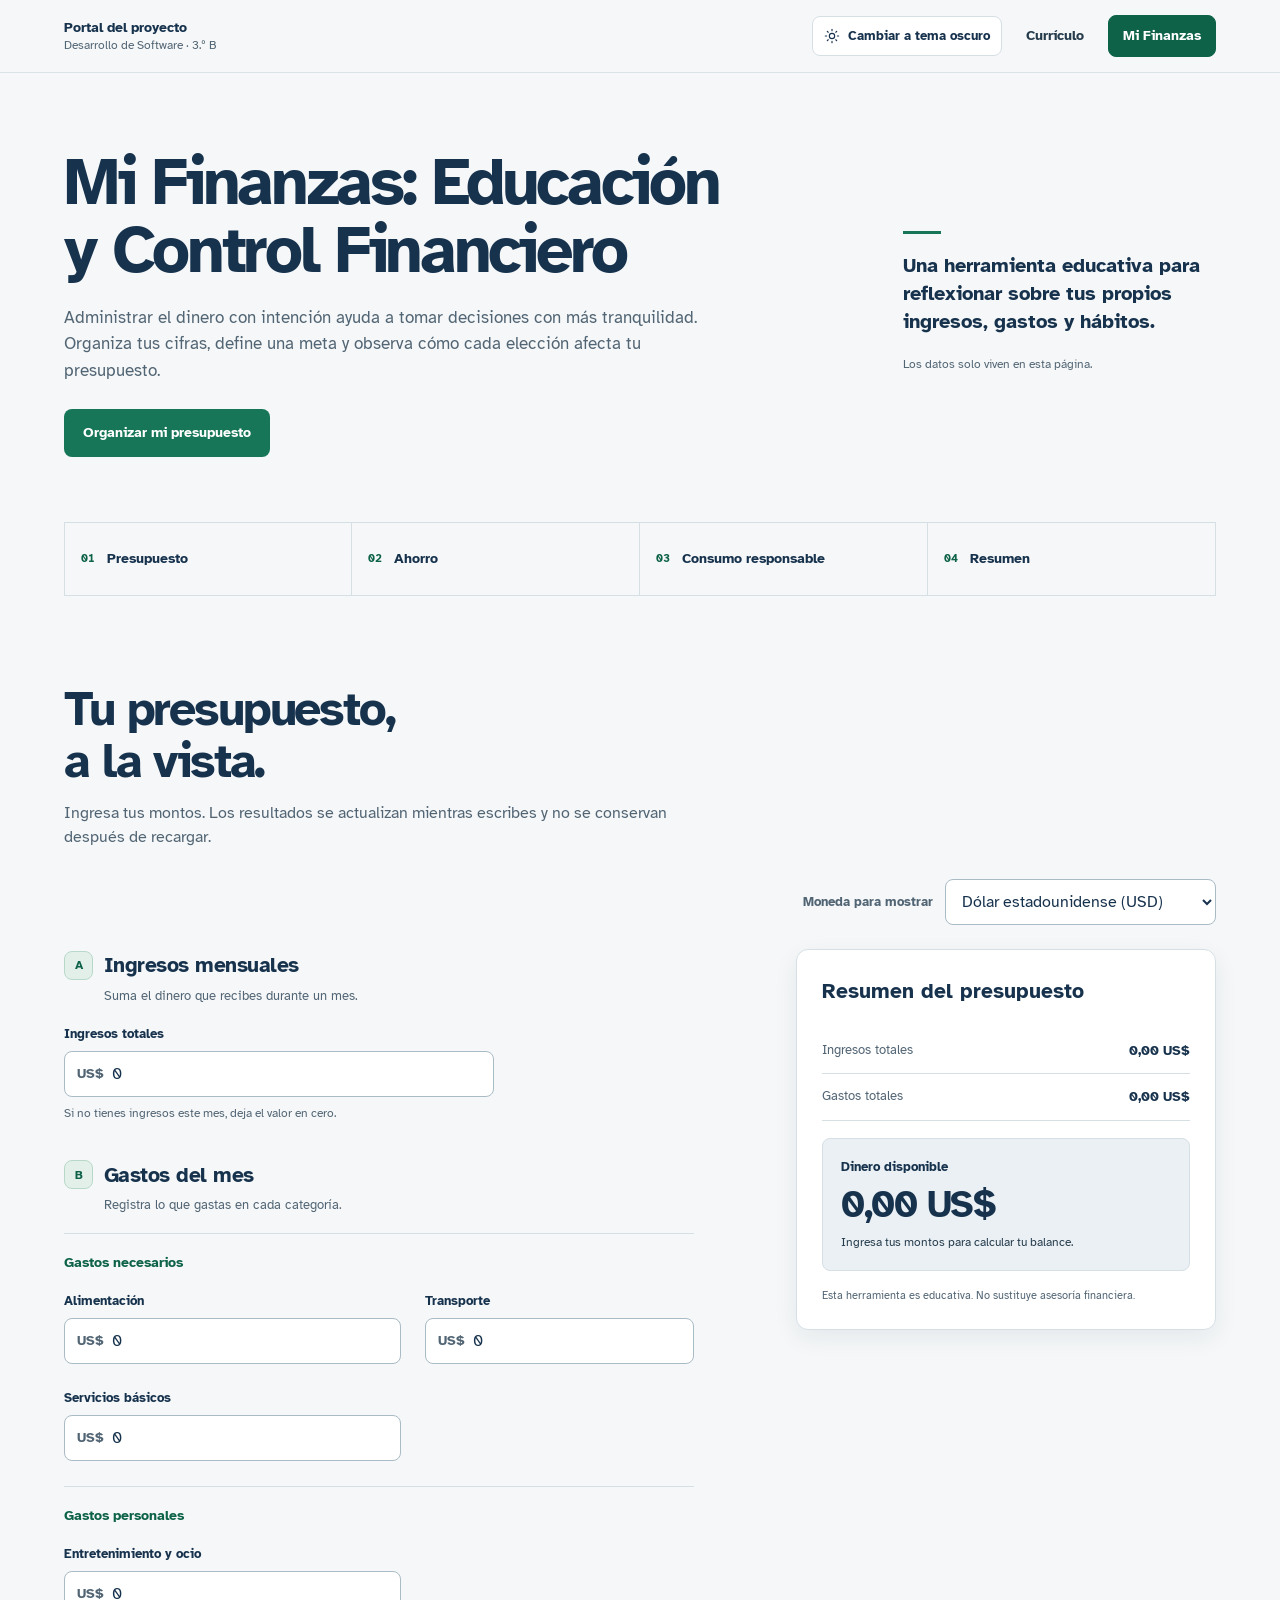
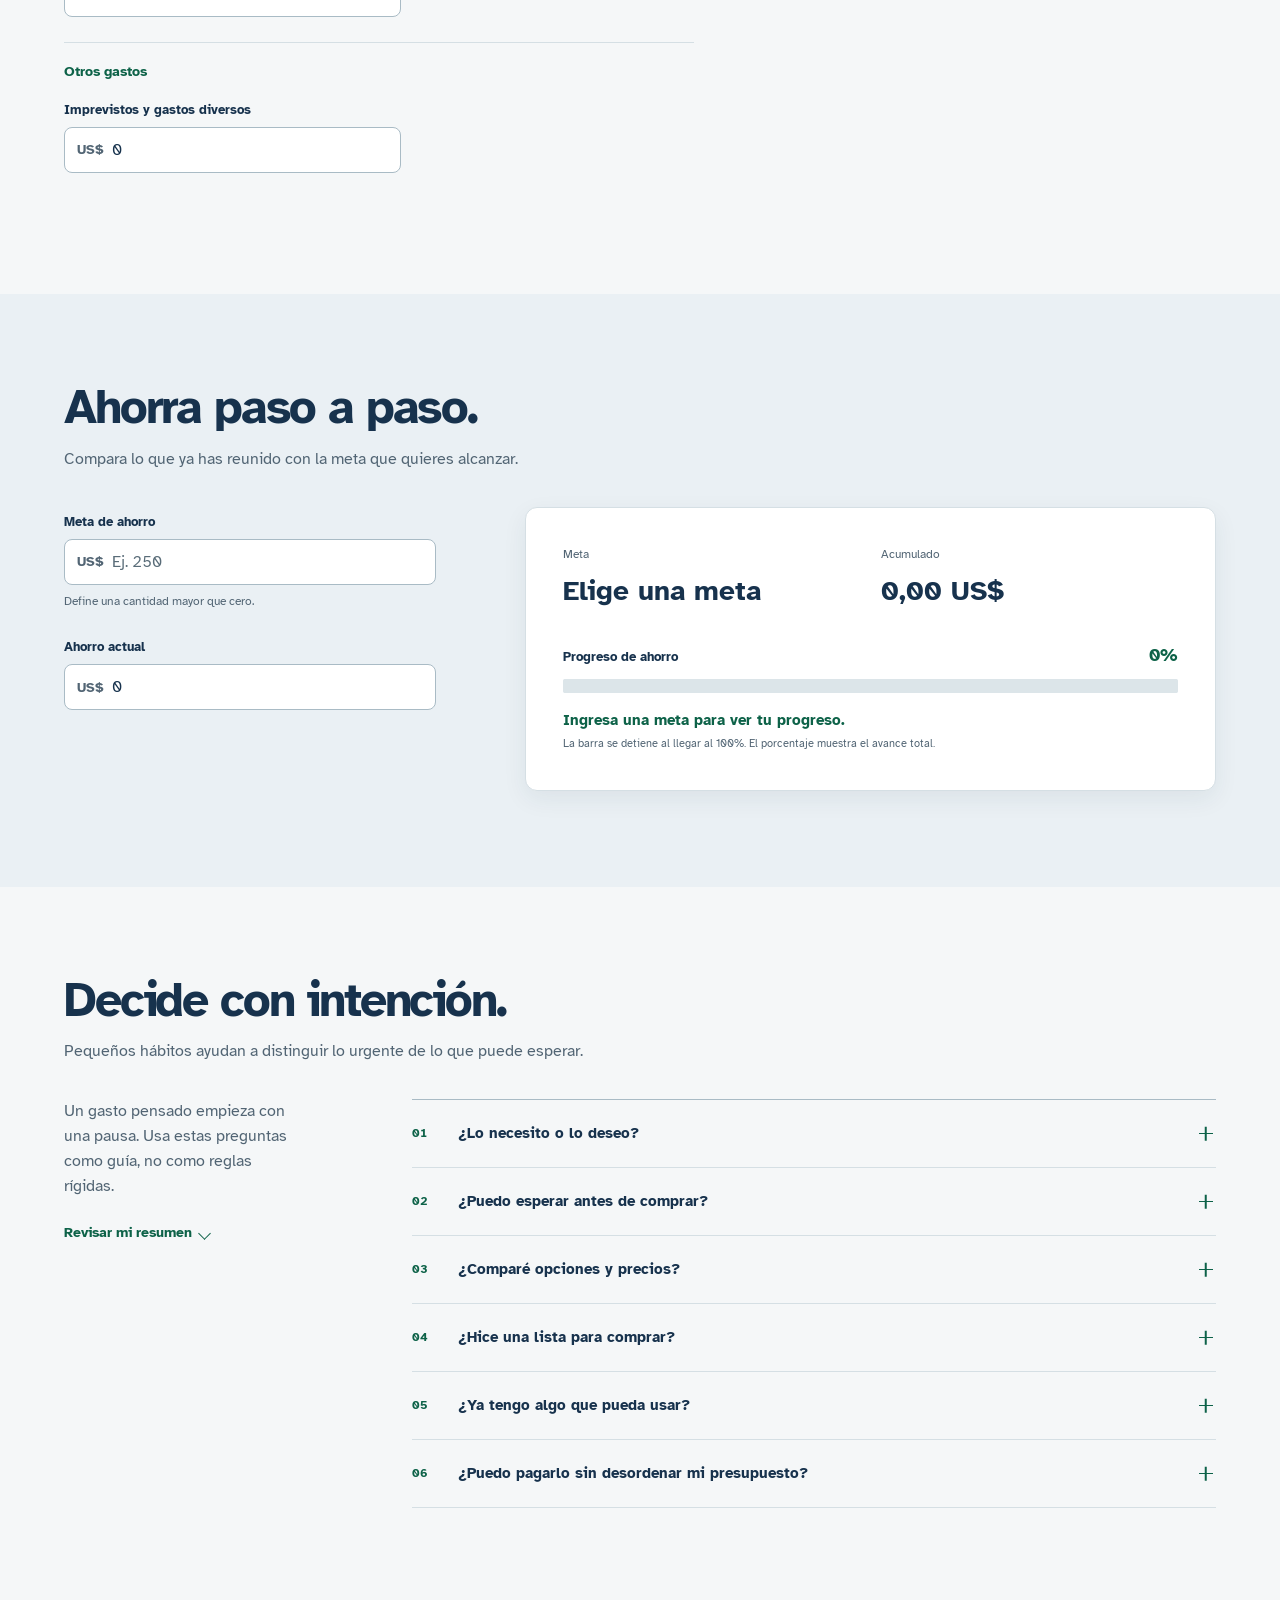
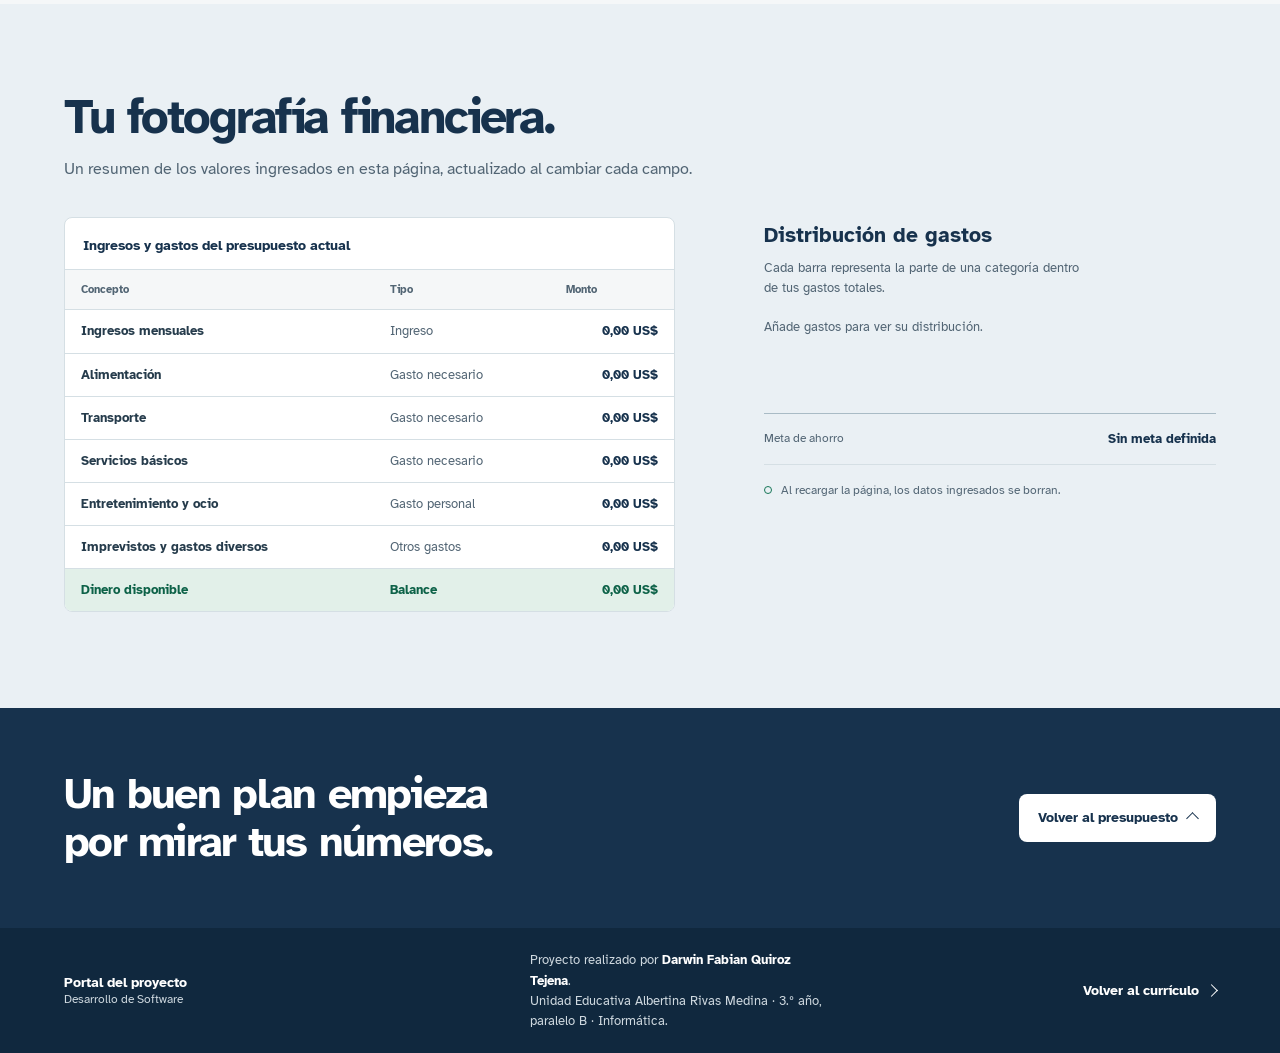
==== commit ebc41871: "Update print statement from 'Hello' to 'Goodbye'" ====
--- a/finanzas.html
+++ b/finanzas.html
@@ -1,6 +1,8 @@
 <!doctype html>
 <html lang="es">
   <head>
+    <script async src="https://pagead2.googlesyndication.com/pagead/js/adsbygoogle.js?client=ca-pub-7757550396210384"
+     crossorigin="anonymous"></script>
     <meta charset="utf-8">
     <meta name="viewport" content="width=device-width, initial-scale=1">
     <meta name="theme-color" content="#17324d">
